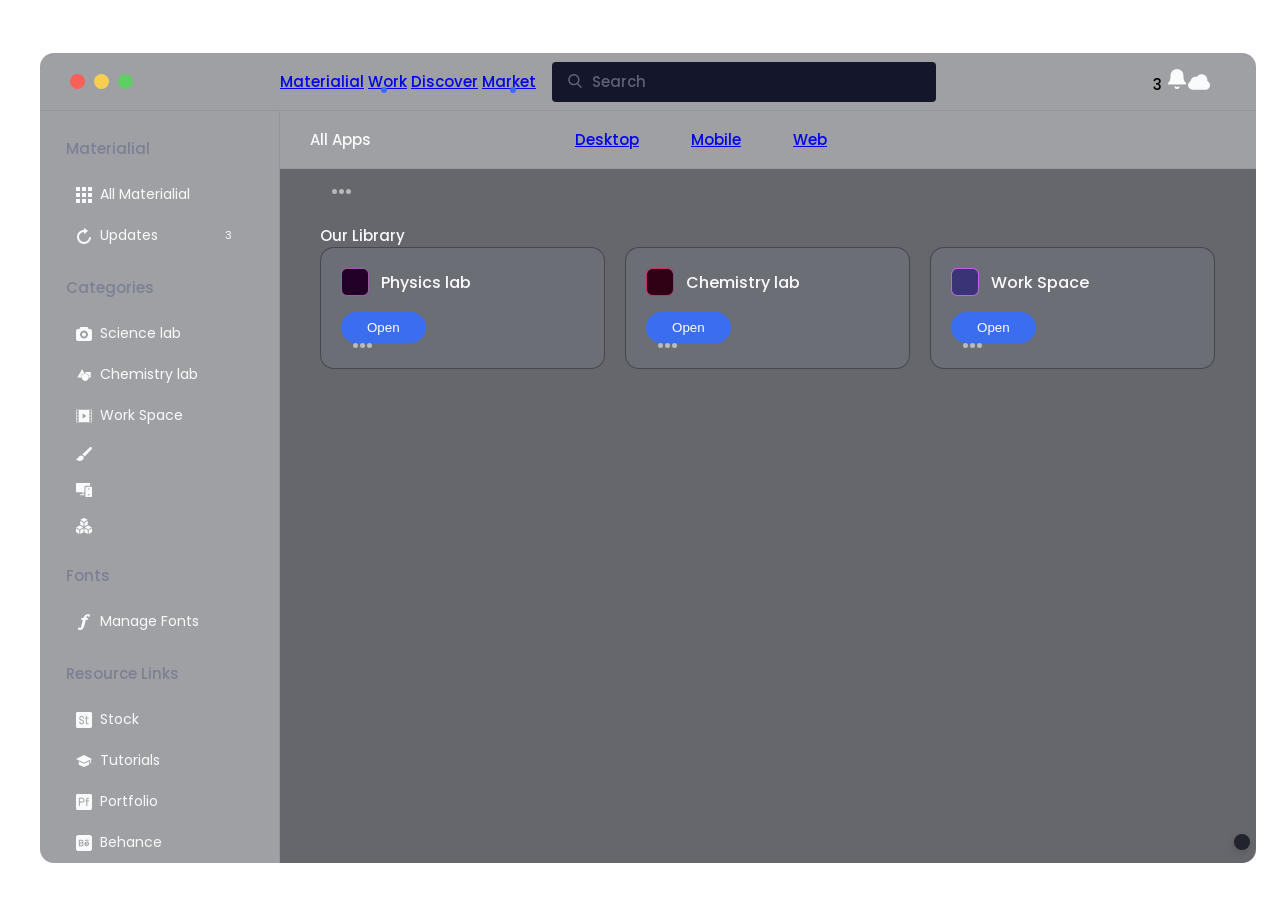
==== index2.html @ d82a0fd2 "Create index2.html" ====
<!DOCTYPE html>
<html lang="en">
<head>
    <meta charset="UTF-8">
    <meta name="viewport" content="width=device-width, initial-scale=1.0">
    <title>School Library</title>
    <link rel="stylesheet" href="style.css">
    <link rel="stylesheet" href="java.js">
</head>
<body>
    <div class="video-bg">
 <video width="320" height="240" autoplay loop muted>
  <source src="https://assets.codepen.io/3364143/7btrrd.mp4" type="video/mp4">
Your browser does not support the video tag.
</video>
</div>
<div class="dark-light">
   
   </div>
<div class="app">
 <div class="header">
  <div class="menu-circle"></div>
  <div class="header-menu">
   <a class="menu-link is-active" href="#">Materialial</a>
   <a class="menu-link notify" href="#">Work</a>
   <a class="menu-link" href="#">Discover</a>
   <a class="menu-link notify" href="#">Market</a>
  </div>
  <div class="search-bar">
   <input type="text" placeholder="Search">
  </div>
  <div class="header-profile">
   <div class="notification">
    <span class="notification-number">3</span>
    <svg viewBox="0 0 24 24" fill="currentColor" stroke="currentColor" stroke-width="2" stroke-linecap="round" stroke-linejoin="round" class="feather feather-bell">
     <path d="M18 8A6 6 0 006 8c0 7-3 9-3 9h18s-3-2-3-9M13.73 21a2 2 0 01-3.46 0" />
    </svg>
   </div>
   <svg viewBox="0 0 512 512" fill="currentColor">
    <path d="M448.773 235.551A135.893 135.893 0 00451 211c0-74.443-60.557-135-135-135-47.52 0-91.567 25.313-115.766 65.537-32.666-10.59-66.182-6.049-93.794 12.979-27.612 19.013-44.092 49.116-45.425 82.031C24.716 253.788 0 290.497 0 331c0 7.031 1.703 13.887 3.006 20.537l.015.015C12.719 400.492 56.034 436 106 436h300c57.891 0 106-47.109 106-105 0-40.942-25.053-77.798-63.227-95.449z" />
   </svg>
  
  </div>
 </div>
 <div class="wrapper">
  <div class="left-side">
   <div class="side-wrapper">
    <div class="side-title">Materialial</div>
    <div class="side-menu">
     <a href="#">
      <svg viewBox="0 0 512 512">
       <g xmlns="http://www.w3.org/2000/svg" fill="currentColor">
        <path d="M0 0h128v128H0zm0 0M192 0h128v128H192zm0 0M384 0h128v128H384zm0 0M0 192h128v128H0zm0 0" data-original="#bfc9d1" />
       </g>
       <path xmlns="http://www.w3.org/2000/svg" d="M192 192h128v128H192zm0 0" fill="currentColor" data-original="#82b1ff" />
       <path xmlns="http://www.w3.org/2000/svg" d="M384 192h128v128H384zm0 0M0 384h128v128H0zm0 0M192 384h128v128H192zm0 0M384 384h128v128H384zm0 0" fill="currentColor" data-original="#bfc9d1" />
      </svg>
      All Materialial
     </a>
     <a href="#">
      <svg viewBox="0 0 488.932 488.932" fill="currentColor">
       <path d="M243.158 61.361v-57.6c0-3.2 4-4.9 6.7-2.9l118.4 87c2 1.5 2 4.4 0 5.9l-118.4 87c-2.7 2-6.7.2-6.7-2.9v-57.5c-87.8 1.4-158.1 76-152.1 165.4 5.1 76.8 67.7 139.1 144.5 144 81.4 5.2 150.6-53 163-129.9 2.3-14.3 14.7-24.7 29.2-24.7 17.9 0 31.8 15.9 29 33.5-17.4 109.7-118.5 192-235.7 178.9-98-11-176.7-89.4-187.8-187.4-14.7-128.2 84.9-237.4 209.9-238.8z" />
      </svg>
      Updates
      <span class="notification-number updates">3</span>
     </a>
    </div>
   </div>
   <div class="side-wrapper">
    <div class="side-title">Categories</div>
    <div class="side-menu">
     <a href="#">
      <svg viewBox="0 0 488.455 488.455" fill="currentColor">
       <path d="M287.396 216.317c23.845 23.845 23.845 62.505 0 86.35s-62.505 23.845-86.35 0-23.845-62.505 0-86.35 62.505-23.845 86.35 0" />
       <path d="M427.397 91.581H385.21l-30.544-61.059H133.76l-30.515 61.089-42.127.075C27.533 91.746.193 119.115.164 152.715L0 396.86c0 33.675 27.384 61.074 61.059 61.074h366.338c33.675 0 61.059-27.384 61.059-61.059V152.639c-.001-33.674-27.385-61.058-61.059-61.058zM244.22 381.61c-67.335 0-122.118-54.783-122.118-122.118s54.783-122.118 122.118-122.118 122.118 54.783 122.118 122.118S311.555 381.61 244.22 381.61z" />
      </svg>
      Science lab
     </a>
     <a href="#">
      <svg viewBox="0 0 512 512" fill="currentColor">
       <circle cx="295.099" cy="327.254" r="110.96" transform="rotate(-45 295.062 327.332)" />
       <path d="M471.854 338.281V163.146H296.72v41.169a123.1 123.1 0 01121.339 122.939c0 3.717-.176 7.393-.5 11.027zM172.14 327.254a123.16 123.16 0 01100.59-120.915L195.082 73.786 40.146 338.281H172.64c-.325-3.634-.5-7.31-.5-11.027z" />
      </svg>
     Chemistry lab
     </a>
     <a href="#">
      <svg viewBox="0 0 58 58" fill="currentColor">
       <path d="M57 6H1a1 1 0 00-1 1v44a1 1 0 001 1h56a1 1 0 001-1V7a1 1 0 00-1-1zM10 50H2v-9h8v9zm0-11H2v-9h8v9zm0-11H2v-9h8v9zm0-11H2V8h8v9zm26.537 12.844l-11 7a1.007 1.007 0 01-1.018.033A1.001 1.001 0 0124 36V22a1.001 1.001 0 011.538-.844l11 7a1.003 1.003 0 01-.001 1.688zM56 50h-8v-9h8v9zm0-11h-8v-9h8v9zm0-11h-8v-9h8v9zm0-11h-8V8h8v9z" />
      </svg>
      Work Space
     </a>
     <a href="#">
      <svg viewBox="0 0 512 512" fill="currentColor">
       <path d="M499.377 46.402c-8.014-8.006-18.662-12.485-29.985-12.613a41.13 41.13 0 00-.496-.003c-11.142 0-21.698 4.229-29.771 11.945L198.872 275.458c25.716 6.555 47.683 23.057 62.044 47.196a113.544 113.544 0 0110.453 23.179L500.06 106.661C507.759 98.604 512 88.031 512 76.89c0-11.507-4.478-22.33-12.623-30.488zM176.588 302.344a86.035 86.035 0 00-3.626-.076c-20.273 0-40.381 7.05-56.784 18.851-19.772 14.225-27.656 34.656-42.174 53.27C55.8 397.728 27.795 409.14 0 416.923c16.187 42.781 76.32 60.297 115.752 61.24 1.416.034 2.839.051 4.273.051 44.646 0 97.233-16.594 118.755-60.522 23.628-48.224-5.496-112.975-62.192-115.348z" />
      </svg>
            <!------------------------>

     </a>
     <a href="#">
      <svg viewBox="0 0 512 512" fill="currentColor">
       <path d="M497 151H316c-8.401 0-15 6.599-15 15v300c0 8.401 6.599 15 15 15h181c8.401 0 15-6.599 15-15V166c0-8.401-6.599-15-15-15zm-76 270h-30c-8.401 0-15-6.599-15-15s6.599-15 15-15h30c8.401 0 15 6.599 15 15s-6.599 15-15 15zm0-180h-30c-8.401 0-15-6.599-15-15s6.599-15 15-15h30c8.401 0 15 6.599 15 15s-6.599 15-15 15z" />
       <path d="M15 331h196v60h-75c-8.291 0-15 6.709-15 15s6.709 15 15 15h135v-30h-30v-60h30V166c0-24.814 20.186-45 45-45h135V46c0-8.284-6.716-15-15-15H15C6.716 31 0 37.716 0 46v270c0 8.284 6.716 15 15 15z" />
      </svg>
      <!------------------------>
     </a>
     <a href="#">
      <svg viewBox="0 0 512 512" fill="currentColor">
       <path d="M0 331v112.295a14.996 14.996 0 007.559 13.023L106 512V391L0 331zM136 391v121l105-60V331zM271 331v121l105 60V391zM406 391v121l98.441-55.682A14.995 14.995 0 00512 443.296V331l-106 60zM391 241l-115.754 57.876L391 365.026l116.754-66.15zM262.709 1.583a15.006 15.006 0 00-13.418 0L140.246 57.876 256 124.026l115.754-66.151L262.709 1.583zM136 90v124.955l105 52.5V150zM121 241L4.246 298.876 121 365.026l115.754-66.15zM271 150v117.455l105-52.5V90z" />
      </svg>
            <!------------------------>

     </a>
    </div>
   </div>
   <div class="side-wrapper">
    <div class="side-title">Fonts</div>
    <div class="side-menu">
     <a href="#">
      <svg viewBox="0 0 332 332" fill="currentColor">
       <path d="M282.341 8.283C275.765 2.705 266.211 0 253.103 0c-18.951 0-36.359 5.634-51.756 16.743-14.972 10.794-29.274 28.637-42.482 53.028-4.358 7.993-7.428 11.041-8.973 12.179h-26.255c-10.84 0-19.626 8.786-19.626 19.626 0 8.989 6.077 16.486 14.323 18.809l-.05.165h.589c1.531.385 3.109.651 4.757.651h18.833l-32.688 128.001c-7.208 27.848-10.323 37.782-11.666 41.24-1.445 3.711-3.266 7.062-5.542 10.135-.42-5.39-2.637-10.143-6.508-13.854-4.264-4.079-10.109-6.136-17.364-6.136-8.227 0-15.08 2.433-20.37 7.229-5.416 4.93-8.283 11.193-8.283 18.134 0 5.157 1.701 12.712 9.828 19.348 6.139 4.97 14.845 7.382 26.621 7.382 17.096 0 32.541-4.568 45.891-13.577 13.112-8.845 24.612-22.489 34.166-40.522 9.391-17.678 18.696-45.124 28.427-83.9l18.598-73.479h30.016c10.841 0 19.625-8.785 19.625-19.625s-8.784-19.626-19.625-19.626h-19.628c6.34-21.62 14.175-37.948 23.443-48.578 2.284-2.695 5.246-5.692 8.412-7.678-1.543 3.392-2.325 6.767-2.325 10.055 0 6.164 2.409 11.714 6.909 16.03 4.484 4.336 10.167 6.54 16.888 6.54 7.085 0 13.373-2.667 18.17-7.716 4.76-5.005 7.185-11.633 7.185-19.703.017-9.079-3.554-16.899-10.302-22.618z" />
      </svg>
      Manage Fonts
     </a>
    </div>
   </div>
   <div class="side-wrapper">
    <div class="side-title">Resource Links</div>
    <div class="side-menu">
     <a href="#">
      <svg viewBox="0 0 512 512" fill="currentColor">
       <path d="M467 0H45C20.186 0 0 20.186 0 45v422c0 24.814 20.186 45 45 45h422c24.814 0 45-20.186 45-45V45c0-24.814-20.186-45-45-45zM181 241c41.353 0 75 33.647 75 75s-33.647 75-75 75-75-33.647-75-75c0-8.291 6.709-15 15-15s15 6.709 15 15c0 24.814 20.186 45 45 45s45-20.186 45-45-20.186-45-45-45c-41.353 0-75-33.647-75-75s33.647-75 75-75 75 33.647 75 75c0 8.291-6.709 15-15 15s-15-6.709-15-15c0-24.814-20.186-45-45-45s-45 20.186-45 45 20.186 45 45 45zm180 120h30c8.291 0 15 6.709 15 15s-6.709 15-15 15h-30c-24.814 0-45-20.186-45-45V211h-15c-8.291 0-15-6.709-15-15s6.709-15 15-15h15v-45c0-8.291 6.709-15 15-15s15 6.709 15 15v45h45c8.291 0 15 6.709 15 15s-6.709 15-15 15h-45v135c0 8.276 6.724 15 15 15z" />
      </svg>
      Stock
     </a>
     <a href="#">
      <svg viewBox="0 0 511.441 511.441" fill="currentColor">
       <path d="M255.721 347.484L90.22 266.751v106.57l165.51 73.503 165.509-73.503V266.742z" />
       <path d="M511.441 189.361L255.721 64.617 0 189.361l255.721 124.744 195.522-95.378v111.032h30V204.092z" />
      </svg>
      Tutorials
     </a>
     <a href="#">
      <svg viewBox="0 0 512 512" fill="currentColor">
       <path d="M196 151h-75v90h75c24.814 0 45-20.186 45-45s-20.186-45-45-45z" />
       <path d="M467 0H45C20.186 0 0 20.186 0 45v422c0 24.814 20.186 45 45 45h422c24.814 0 45-20.186 45-45V45c0-24.814-20.186-45-45-45zM196 271h-75v105c0 8.291-6.709 15-15 15s-15-6.709-15-15V136c0-8.291 6.709-15 15-15h90c41.353 0 75 33.647 75 75s-33.647 75-75 75zm210-60c8.291 0 15 6.709 15 15s-6.709 15-15 15h-45v135c0 8.291-6.709 15-15 15s-15-6.709-15-15V241h-15c-8.291 0-15-6.709-15-15s6.709-15 15-15h15v-45c0-24.814 20.186-45 45-45h30c8.291 0 15 6.709 15 15s-6.709 15-15 15h-30c-8.276 0-15 6.724-15 15v45h45z" />
      </svg>
      Portfolio
     </a>
     <a href="#">
      <svg viewBox="0 0 512 512" fill="currentColor">
       <path d="M181 181h-60v60h60c16.54 0 30-13.46 30-30s-13.46-30-30-30zm0 0M181 271h-60v60h60c16.54 0 30-13.46 30-30s-13.46-30-30-30zm0 0M346 241c-19.555 0-36.238 12.54-42.438 30h84.875c-6.199-17.46-22.882-30-42.437-30zm0 0" />
       <path d="M436 0H75C33.648 0 0 33.648 0 75v362c0 41.352 33.648 75 75 75h361c41.352 0 76-33.648 76-75V75c0-41.352-34.648-75-76-75zM286 151h120v30H286zm-45 150c0 33.09-26.91 60-60 60H91V151h90c33.09 0 60 26.91 60 60 0 18.008-8.133 33.996-20.73 45 12.597 11.004 20.73 26.992 20.73 45zm180 0H303.562c6.196 17.46 22.883 30 42.438 30 16.012 0 30.953-8.629 38.992-22.516l25.957 15.032C397.58 346.629 372.687 361 346 361c-41.352 0-75-33.648-75-75s33.648-75 75-75 75 33.648 75 75zm0 0" />
      </svg>
      Behance
     </a>
     <a href="#">
      <svg viewBox="0 0 512 512" fill="currentColor">
       <path d="M352 0H64C28.704 0 0 28.704 0 64v320a16.02 16.02 0 009.216 14.496A16.232 16.232 0 0016 400c3.68 0 7.328-1.248 10.24-3.712L117.792 320H352c35.296 0 64-28.704 64-64V64c0-35.296-28.704-64-64-64z" />
       <path d="M464 128h-16v128c0 52.928-43.072 96-96 96H129.376L128 353.152V400c0 26.464 21.536 48 48 48h234.368l75.616 60.512A16.158 16.158 0 00496 512c2.336 0 4.704-.544 6.944-1.6A15.968 15.968 0 00512 496V176c0-26.464-21.536-48-48-48z" />
      </svg>
      Social Forum
     </a>
    </div>
   </div>
  </div>
  <div class="main-container">
   <div class="main-header">
    <a class="menu-link-main" href="#">All Apps</a>
    <div class="header-menu">
     <a class="main-header-link is-active" href="#">Desktop</a>
     <a class="main-header-link" href="#">Mobile</a>
     <a class="main-header-link" href="#">Web</a>

    </div>
   </div>
   <div class="content-wrapper">
    <div class="content-wrapper-header">
     <div class="content-wrapper-context">
      <h3 class="img-content">


        <div class="menu">
         <button class="dropdown">
          <ul>
           <li><a href="#">Go to Discover</a></li>
           <li><a href="#">Learn more</a></li>
           <li><a href="#">Uninstall</a></li>
          </ul>
         </button>
        </div>
       </div>
      </li>
     </ul>
    </div>
    <div class="content-section">
     <div class="content-section-title">Our Library</div>
     <div class="apps-card">
      <div class="app-card">
       <span>
        <svg viewBox="0 0 512 512" style="border: 1px solid #a059a9">
         <path xmlns="http://www.w3.org/2000/svg" d="M480 0H32C14.368 0 0 14.368 0 32v448c0 17.664 14.368 32 32 32h448c17.664 0 32-14.336 32-32V32c0-17.632-14.336-32-32-32z" fill="#210027" data-original="#7b1fa2" />
         <g xmlns="http://www.w3.org/2000/svg">
          
        </svg>
        Physics lab
       </span>
       <div class="app-card__subtext"><!---------------></div>
       <div class="app-card-buttons">
        <button class="content-button status-button">Open</button>
        <div class="menu"></div>
       </div>
      </div>
      <div class="app-card">
       <span>
        <svg viewBox="0 0 52 52" style="border: 1px solid #c1316d">
         <g xmlns="http://www.w3.org/2000/svg">
          <path d="M40.824 52H11.176C5.003 52 0 46.997 0 40.824V11.176C0 5.003 5.003 0 11.176 0h29.649C46.997 0 52 5.003 52 11.176v29.649C52 46.997 46.997 52 40.824 52z" fill="#2f0015" data-original="#6f2b41" />
         
         </g>
        </svg>
        Chemistry lab
       </span>
       <div class="app-card__subtext"><!------------------------></div>
       <div class="app-card-buttons">
        <button class="content-button status-button">Open</button>
        <div class="menu"></div>
       </div>
      </div>
      <div class="app-card">
       <span>
        <svg viewBox="0 0 52 52" style="border: 1px solid #C75DEB">
         <g xmlns="http://www.w3.org/2000/svg">
          <path d="M40.824 52H11.176C5.003 52 0 46.997 0 40.824V11.176C0 5.003 5.003 0 11.176 0h29.649C46.997 0 52 5.003 52 11.176v29.649C52 46.997 46.997 52 40.824 52z" fill="#3a3375" data-original="#3a3375" />
          
         </g>
        </svg>
        Work Space
       </span>
       <div class="app-card__subtext"><!---------------------------></div>
       <div class="app-card-buttons">
        <button class="content-button status-button">Open</button>
        <div class="menu"></div>
       </div>
      </div>
     </div>
    </div>
   </div>
  </div>
 </div>
 <div class="overlay-app"></div>
</div>
</body>
</html>
---- style.css ----
@import url("https://fonts.googleapis.com/css2?family=Poppins:wght@200;300;400;500;600;700&display=swap");

* {
 outline: none;
 box-sizing: border-box;
}

:root {
 --theme-bg-color: rgba(16 18 27 / 40%);
 --border-color: rgba(113 119 144 / 25%);
 --theme-color: #f9fafb;
 --inactive-color: rgb(113 119 144 / 78%);
 --body-font: "Poppins", sans-serif;
 --hover-menu-bg: rgba(12 15 25 / 30%);
 --content-title-color: #999ba5;
 --content-bg: rgb(146 151 179 / 13%);
 --button-inactive: rgb(249 250 251 / 55%);
 --dropdown-bg: #21242d;
 --dropdown-hover: rgb(42 46 60);
 --popup-bg: rgb(22 25 37);
 --search-bg:  #14162b;
 --overlay-bg: rgba(36, 39, 59, 0.3);
 --scrollbar-bg: rgb(1 2 3 / 40%);
}

.light-mode {
  --theme-bg-color: rgb(255 255 255 / 31%);
 --theme-color: #3c3a3a;
 --inactive-color: #333333;
  --button-inactive: #3c3a3a;
 --search-bg: rgb(255 255 255 / 31%);
 --dropdown-bg: #f7f7f7;
 --overlay-bg: rgb(255 255 255 / 30%);
 --dropdown-hover: rgb(236 236 236);
 --border-color: rgb(255 255 255 / 35%);
 --popup-bg: rgb(255 255 255);
 --hover-menu-bg: rgba(255 255 255 / 35%);
 --scrollbar-bg: rgb(255 253 253 / 57%);
 --content-title-color: --theme-color;
}

html {
 box-sizing: border-box;
 -webkit-font-smoothing: antialiased;
}

body {
 font-family: var(--body-font);
 background-image: url(https://wallpapershome.com/images/wallpapers/macos-big-sur-1280x720-dark-wwdc-2020-22655.jpg);
 background-size: cover;
 background-position: center;
 display: flex;
 justify-content: center;
 align-items: center;
 flex-direction: column;
 padding: 2em;
 width: 100%;
 height: 100vh;
 @media screen and (max-width: 480px) {
  padding: 0.8em;
 }
}

.video-bg {
 position: fixed;
 right: 0;
 top: 0;
 width: 100%;
 height: 100%;
 
 video {
  width: 100%;
  height: 100%;
  object-fit: cover;
 }
}

img {
 max-width: 100%;
}

.dark-light {
 position: fixed;
 bottom: 50px;
 right: 30px;
 background-color: var(--dropdown-bg);
 box-shadow: -1px 3px 8px -1px rgba(0, 0, 0, 0.2);
 padding: 8px;
 border-radius: 50%;
 z-index: 3;
 cursor: pointer;
 svg {
  width: 24px;
  flex-shrink: 0;
  fill: #ffce45;
  stroke: #ffce45;
  transition: 0.5s;
 }
}

.light-mode {
.dark-light svg {
 fill: transparent;
 stroke: var(--theme-color);
}
 .profile-img {
  border: 2px solid var(--theme-bg-color)
 }
 .content-section ul{
  background-color: var(--theme-bg-color);
 }
 .pop-up__title {
  border-color: var(--theme-color);
 }
 .dropdown.is-active ul {
  background-color:rgb(255 255 255 / 94%);
 }
}

body.light-mode:before,
body.light-mode .video-bg:before {
    content: "";
    position: absolute;
    left: 0;
    top: 0;
    width: 100%;
    height: 100vh;
    background: linear-gradient(180deg, rgba(255, 255, 255, 0.72) 0%, rgb(255 255 255 / 45%) 100%);
    backdrop-filter: saturate(3);
}

.app {
 background-color: var(--theme-bg-color);
 max-width: 1250px;
 max-height: 860px;
 height: 90vh;
 display: flex;
 flex-direction: column;
 overflow: hidden;
 position: relative;
 width: 100%;
 border-radius: 14px;
 backdrop-filter: blur(20px);
 -webkit-backdrop-filter: blur(20px);
 font-size: 15px;
 font-weight: 500;
}

.header {
 display: flex;
 align-items: center;
 flex-shrink: 0;
 height: 58px;
 width: 100%;
 border-bottom: 1px solid var(--border-color);
 padding: 0 30px;
 white-space: nowrap;
 @media screen and (max-width: 480px) {
  padding: 0 16px;
 }
 &-menu {
  display: flex;
  align-items: center;
  a {
   padding: 20px 30px;
   text-decoration: none;
   color: var(--inactive-color);
   border-bottom: 2px solid transparent;
   transition: 0.3s;
   @media screen and (max-width: 610px) {
    &:not(.main-header-link) {
     display: none;
    }
   }
   &.is-active,
   &:hover {
    color: var(--theme-color);
    border-bottom: 2px solid var(--theme-color);
   }
  }
 }
}

.notify {
 position: relative;
 &:before {
  content: "";
  position: absolute;
  background-color: #3a6df0;
  width: 6px;
  height: 6px;
  border-radius: 50%;
  right: 20px;
  top: 16px;
 }
 @media screen and (max-width: 1055px) {
  display: none;
 }
}

.menu-circle {
 width: 15px;
 height: 15px;
 background-color: #f96057;
 border-radius: 50%;
 box-shadow: 24px 0 0 0 #f8ce52, 48px 0 0 0 #5fcf65;
 margin-right: 195px;
 flex-shrink: 0;
 @media screen and (max-width: 945px) {
  display: none;
 }
}

.search-bar {
 height: 40px;
 display: flex;
 width: 100%;
 max-width: 400px;
 padding-left: 16px;
 border-radius: 4px;
 input {
  width: 100%;
  height: 100%;
  border: none;
  background-color: var(--search-bg);
  border-radius: 4px;
  font-family: var(--body-font);
  font-size: 15px;
  font-weight: 500;
  padding: 0 20px 0 40px;
  box-shadow: 0 0 0 2px rgb(134 140 160 / 2%);
  background-image: url("data:image/svg+xml;charset=UTF-8,%3csvg xmlns='http://www.w3.org/2000/svg' viewBox='0 0 56.966 56.966' fill='%23717790c7'%3e%3cpath d='M55.146 51.887L41.588 37.786A22.926 22.926 0 0046.984 23c0-12.682-10.318-23-23-23s-23 10.318-23 23 10.318 23 23 23c4.761 0 9.298-1.436 13.177-4.162l13.661 14.208c.571.593 1.339.92 2.162.92.779 0 1.518-.297 2.079-.837a3.004 3.004 0 00.083-4.242zM23.984 6c9.374 0 17 7.626 17 17s-7.626 17-17 17-17-7.626-17-17 7.626-17 17-17z'/%3e%3c/svg%3e");
  background-size: 14px;
  background-repeat: no-repeat;
  background-position: 16px 48%;
  color: var(--theme-color);
  &::placeholder {
   font-family: var(--body-font);
   color: var(--inactive-color);
   font-size: 15px;
   font-weight: 500;
  }
 }
}



.header-profile {
 display: flex;
 align-items: center;
 padding: 0 16px 0 40px;
 margin-left: auto;
 flex-shrink: 0;
 svg {
  width: 22px;
  color: #f9fafb;
  flex-shrink: 0;
 }
}

.notification {
 position: relative;
 &-number {
  position: absolute;
  background-color: #3a6df0;
  width: 16px;
  height: 16px;
  border-radius: 50%;
  font-size: 10px;
  display: flex;
  align-items: center;
  justify-content: center;
  color: #fff;
  right: -6px;
  top: -6px;
 }
 & + svg {
  margin-left: 22px;
  @media screen and (max-width: 945px) {
   display: none;
  }
 }
}

.profile-img {
 width: 32px;
 height: 32px;
 border-radius: 50%;
 object-fit: cover;
 border: 2px solid var(--theme-color);
 margin-left: 22px;
}

.wide {
 .header-menu,
 .header-profile {
  display: none;
 }
 .search-bar {
  max-width: 600px;
  margin: auto;
  transition: 0.4s;
  box-shadow: 0 0 0 1px var(--border-color);
  padding-left: 0;
 }
 .menu-circle {
  margin-right: 0;
 }
}

.wrapper {
 display: flex;
 flex-grow: 1;
 overflow: hidden;
}

.left-side {
 flex-basis: 240px;
 border-right: 1px solid var(--border-color);
 padding: 26px;
 overflow: auto;
 flex-shrink: 0;
 @media screen and (max-width: 945px) {
  display: none;
 }
}

.side-wrapper + .side-wrapper {
 margin-top: 20px;
}

.side-title {
 color: var(--inactive-color);
 margin-bottom: 14px;
}

.side-menu {
 display: flex;
 flex-direction: column;
 white-space: nowrap;
 a {
  text-decoration: none;
  color: var(--theme-color);
  display: flex;
  align-items: center;
  font-weight: 400;
  padding: 10px;
  font-size: 14px;
  border-radius: 6px;
  transition: 0.3s;
  &:hover {
   background-color: var(--hover-menu-bg);
  }
 }
 svg {
  width: 16px;
  margin-right: 8px;
 }
}

.updates {
 position: relative;
 top: 0;
 right: 0;
 margin-left: auto;
 width: 18px;
 height: 18px;
 font-size: 11px;
}

.main-header {
 display: flex;
 align-items: center;
 border-bottom: 1px solid var(--border-color);
 height: 58px;
 flex-shrink: 0;
 .header-menu {
  margin-left: 150px;
  @media screen and (max-width: 1055px) {
   margin: auto;
  }
  a {
   padding: 20px 24px;
  }
 }
}

.main-container {
 display: flex;
 flex-direction: column;
 flex-grow: 1;
}

.menu-link-main {
 text-decoration: none;
 color: var(--theme-color);
 padding: 0 30px;
 @media screen and (max-width: 1055px) {
  display: none;
 }
}

.content-wrapper {
 display: flex;
 flex-direction: column;
 color: var(--theme-color);
 padding: 20px 40px;
 height: 100%;
 overflow: auto;
 background-color: var(--theme-bg-color);
 @media screen and (max-width: 510px) {
  padding: 20px;
 }
 &-header {
  display: flex;
  align-items: center;
  width: 100%;
  justify-content: space-between;
  background-image: url("https://www.transparenttextures.com/patterns/cubes.png"),
   linear-gradient(
    to right top,
    #cf4af3,
    #e73bd7,
    #f631bc,
    #fd31a2,
    #ff3a8b,
    #ff4b78,
    #ff5e68,
    #ff705c,
    #ff8c51,
    #ffaa49,
    #ffc848,
    #ffe652
   );
  border-radius: 14px;
  padding: 20px 40px;
  @media screen and (max-width: 415px) {
   padding: 20px;
  }
 }
 &.overlay {
  pointer-events: none;
  transition: 0.3s;
  background-color: var(--overlay-bg);
 }
}

.overlay-app {
 width: 100%;
 height: 100%;
 position: fixed;
 left: 0;
 top: 0;
 pointer-events: all;
 background-color: rgba(36, 39, 59, 0.8);
 opacity: 0;
 visibility: hidden;
 transition: 0.3s;
 &.is-active {
  visibility: visible;
  opacity: 1;
 }
}

.img-content {
 font-weight: 500;
 font-size: 17px;
 display: flex;
 align-items: center;
 margin: 0;
 svg {
  width: 28px;
  margin-right: 14px;
 }
}

.content-text {
 font-weight: 400;
 font-size: 14px;
 margin-top: 16px;
 line-height: 1.7em;
 color: #ebecec;
 display: -webkit-box;
 
 -webkit-box-orient: vertical;
 overflow: hidden;
 text-overflow: ellipsis;
}

.content-wrapper-context {
 max-width: 350px;
}

.content-button {
 background-color: #3a6df0;
 border: none;
 padding: 8px 26px;
 color: #fff;
 border-radius: 20px;
 margin-top: 16px;
 cursor: pointer;
 transition: 0.3s;
 white-space: nowrap;
}

.content-wrapper-img {
 width: 186px;
 object-fit: cover;
 margin-top: -25px;
 object-position: center;
 @media screen and (max-width: 570px) {
  width: 110px;
 }
}

.content-section {
 margin-top: 30px;
 display: flex;
 flex-direction: column;
 &-title {
  color: var(--content-title-color);
  margin-bottom: 14px;
 }
 ul {
  display: flex;
  flex-direction: column;
  width: 100%;
  height: 100%;
  justify-content: space-around;
  background-color: var(--content-bg);
  padding-left: 0;
  margin: 0;
  border-radius: 14px;
  border: 1px solid var(--theme-bg-color);
  cursor: pointer;
  li {
   list-style: none;
   padding: 10px 18px;
   display: flex;
   align-items: center;
   font-size: 16px;
   width: 100%;
   height: 100%;
   white-space: nowrap;
   transition: 0.3s;
   &:hover {
    background-color: var(--theme-bg-color);
    &:first-child {
     border-radius: 13px 13px 0 0;
    }
    &:last-child {
     border-radius: 0 0 13px 13px;
    }
   }
   & + li {
    border-top: 1px solid var(--border-color);
   }
  }
  svg {
   width: 28px;
   border-radius: 6px;
   margin-right: 16px;
   flex-shrink: 0;
  }
 }
}

.products {
 display: flex;
 align-items: center;
 width: 150px;
 @media screen and (max-width: 480px) {
  width: 120px;
 }
}
.status {
 margin-left: auto;
 width: 140px;
 font-size: 15px;
 position: relative;
 @media screen and (max-width: 700px) {
  display: none;
 }
 &-circle {
  width: 6px;
  height: 6px;
  background-color: #396df0;
  position: absolute;
  border-radius: 50%;
  top: 4px;
  left: -20px;
  &.green {
   background-color: #3bf083;
  }
 }
 &-button {
  font-size: 15px;
  margin-top: 0;
  padding: 6px 24px;
  @media screen and (max-width: 390px) {
   padding: 6px 14px;
  }
  &.open {
   background: none;
   color: var(--button-inactive);
   border: 1px solid var(--button-inactive);
  }
  &:not(.open):hover {
   color: #fff;
   border-color: #fff;
  }
 }
}

.content-button:not(.open):hover {
 background: #1e59f1;
}

.menu {
 width: 5px;
 height: 5px;
 background-color: var(--button-inactive);
 border-radius: 50%;
 box-shadow: 7px 0 0 0 var(--button-inactive), 14px 0 0 0 var(--button-inactive);
 margin: 0 12px;
}

@media screen and (max-width: 415px) {
 .adobe-product .menu {
  display: none;
 }
}

.dropdown {
 position: relative;
 height: 53px;
 width: 40px;
 top: -24px;
 display: flex;
 left: -5px;
 background: transparent;
 border: none;
 cursor: pointer;
 ul {
  position: absolute;
  background: var(--dropdown-bg);
  height: 110px;
  width: 120px;
  right: 0;
  top: 20px;
  pointer-events: none;
  opacity: 0;
  transform: translatey(10px);
  transition: all 0.4s ease;
  li a {
   text-decoration: none;
   color: var(--theme-color);
   font-size: 12px;
  }
 }
}

.dropdown.is-active {
 ul {
  opacity: 1;
  pointer-events: all;
  transform: translatey(25px);
  li:hover {
   background-color: var(--dropdown-hover);
  }
 }
}

.button-wrapper {
 display: flex;
 align-items: center;
 justify-content: flex-end;
 width: 187px;
 margin-left: auto;
 @media screen and (max-width: 480px) {
  width: auto;
 }
}

.pop-up {
 position: absolute;
 padding: 30px 40px;
 top: 50%;
 left: 50%;
 transform: (translate(-50%, -50%));
 overflow-y: auto;
 box-shadow: 0px 6px 30px rgba(0, 0, 0, 0.4);
 transition: all 0.3s;
 z-index: 10;
 background-color: var(--popup-bg);
 width: 500px;
 visibility: hidden;
 opacity: 0;
 border-radius: 6px;
 display: flex;
 flex-direction: column;
 white-space: normal;
 @media screen and (max-width: 570px) {
  width: 100%;
 }
 &.visible {
  visibility: visible;
  opacity: 1;
 }
 &__title {
  padding-bottom: 20px;
  border-bottom: 1px solid var(--border-color);
  display: flex;
  justify-content: space-between;
  align-items: center;
 }
 &__subtitle {
  white-space: normal;
  margin: 20px 0;
  font-size: 14px;
  font-weight: 400;
  line-height: 1.8em;
  a {
   color: var(--theme-color);
  }
 }
}

.content-button-wrapper .content-button.status-button.open.close {
 width: auto;
}

.content-section .close {
 margin-right: 0;
 width: 24px;
}

.checkbox-wrapper {
 display: flex;
 align-items: center;
 font-size: 14px;
 font-weight: 400;
 & + .checkbox-wrapper {
  margin: 20px 0 40px;
 }
}

.checkbox {
 display: none;
}

.checkbox + label {
 display: flex;
 align-items: center;
 &:before {
  content: "";
  margin-right: 10px;
  width: 15px;
  height: 15px;
  border: 1px solid var(--theme-color);
  border-radius: 4px;
  cursor: pointer;
  flex-shrink: 0;
 }
}

.checkbox:checked + label:before {
 background-color: #3a6df0;
 border-color: #3a6df0;
 background-image: url("data:image/svg+xml;charset=UTF-8,%3csvg xmlns='http://www.w3.org/2000/svg' width='24' height='24' viewBox='0 0 24 24' fill='none' stroke='%23fff' stroke-width='3' stroke-linecap='round' stroke-linejoin='round' class='feather feather-check'%3e%3cpath d='M20 6L9 17l-5-5'/%3e%3c/svg%3e");
 background-position: 50%;
 background-size: 12px;
 background-repeat: no-repeat;
}

.content-button-wrapper {
 margin-top: auto;
 margin-left: auto;
 .open {
  margin-right: 8px;
 }
}

.apps-card {
 display: flex;
 align-items: center;
 flex-wrap: wrap;
 width: calc(100% + 20px);
}

.app-card {
 display: flex;
 flex-direction: column;
 width: calc(33.3% - 20px);
 font-size: 16px;
 background-color: var(--content-bg);
 border-radius: 14px;
 border: 1px solid var(--theme-bg-color);
 padding: 20px;
 cursor: pointer;
 transition: 0.3s ease;
 &:hover {
  transform: scale(1.02);
  background-color: var(--theme-bg-color);
 }
 svg {
  width: 28px;
  border-radius: 6px;
  margin-right: 12px;
  flex-shrink: 0;
 }
 & + .app-card {
  margin-left: 20px;
 }
 span {
  display: flex;
  align-items: center;
 }
 &__subtext {
  font-size: 14px;
  font-weight: 400;
  line-height: 1.6em;
  margin-top: 20px;
  border-bottom: 1px solid var(--border-color);
  padding-bottom: 20px;
 }
 &-buttons {
  display: flex;
  align-items: center;
  margin-left: auto;
  margin-top: 16px;
 }
 @media screen and (max-width: 1110px) {
  width: calc(50% - 20px);
  &:last-child {
   margin-top: 20px;
   margin-left: 0px;
  }
 }
 @media screen and (max-width: 565px) {
  width: calc(100% - 20px);
  margin-top: 20px;
  & + .app-card {
   margin-left: 0;
  }
 }
}

::-webkit-scrollbar {
 width: 6px;
 border-radius: 10px;
}

::-webkit-scrollbar-thumb {
 background: var(--scrollbar-bg);
 border-radius: 10px;
}
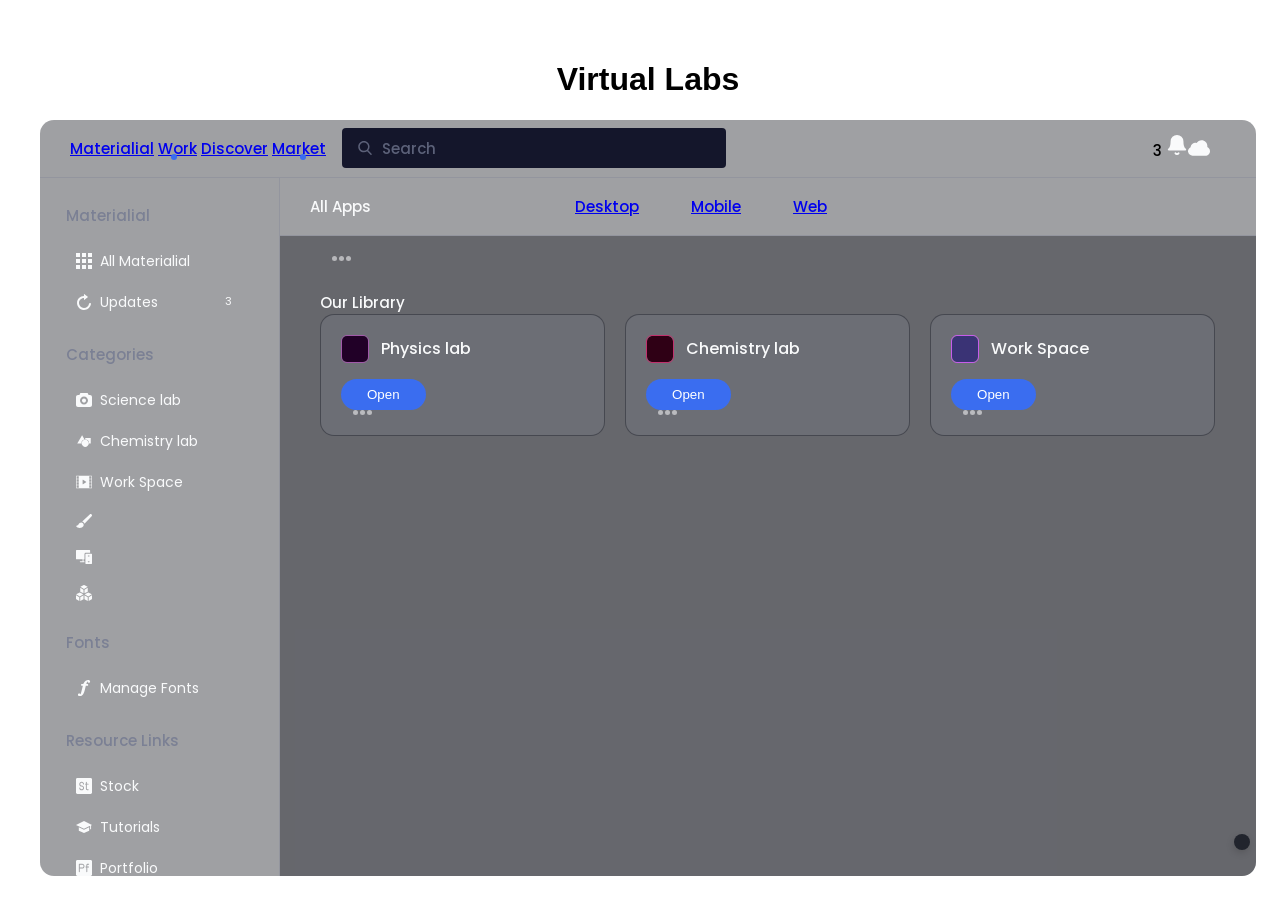
==== commit 6331fcfb: "Update index2.html" ====
--- a/index2.html
+++ b/index2.html
@@ -8,6 +8,7 @@
     <link rel="stylesheet" href="java.js">
 </head>
 <body>
+    <h1>Virtual Labs</h1>
     <div class="video-bg">
  <video width="320" height="240" autoplay loop muted>
   <source src="https://assets.codepen.io/3364143/7btrrd.mp4" type="video/mp4">
--- a/style.css
+++ b/style.css
@@ -194,19 +194,6 @@
   top: 16px;
  }
  @media screen and (max-width: 1055px) {
-  display: none;
- }
-}
-
-.menu-circle {
- width: 15px;
- height: 15px;
- background-color: #f96057;
- border-radius: 50%;
- box-shadow: 24px 0 0 0 #f8ce52, 48px 0 0 0 #5fcf65;
- margin-right: 195px;
- flex-shrink: 0;
- @media screen and (max-width: 945px) {
   display: none;
  }
 }
